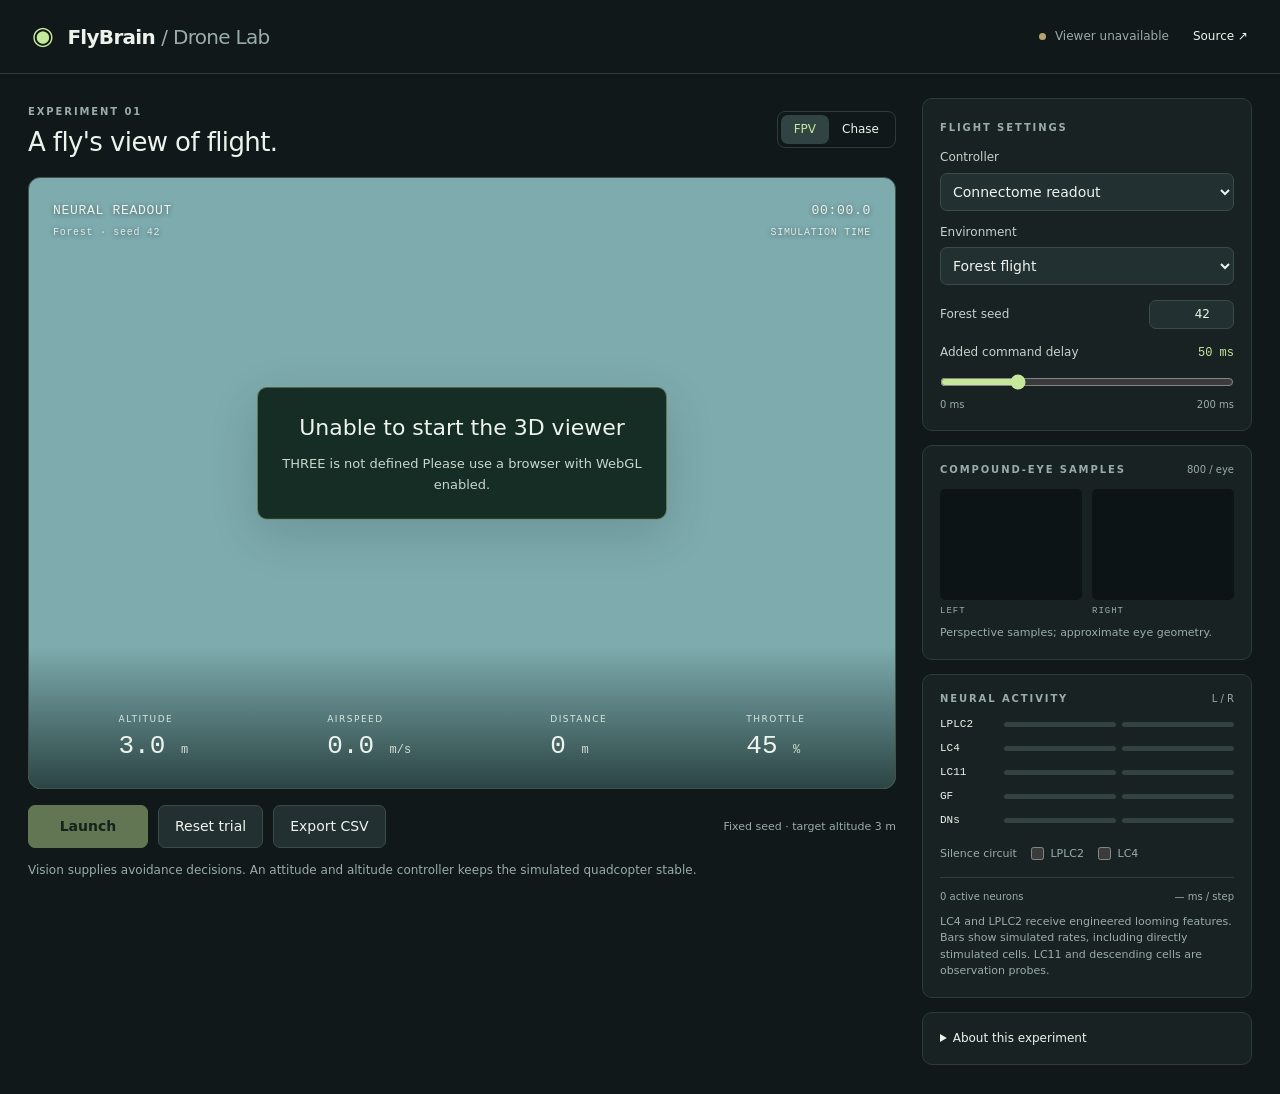
==== experiments/drone/index.html @ 84441b8b "Add browser drone lab with typed neural readouts and Pages workflow" ====
<!doctype html>
<html lang="en">
<head>
<meta charset="utf-8"><meta name="viewport" content="width=device-width,initial-scale=1">
<meta name="theme-color" content="#101b1c">
<title>FlyBrain · Drone Lab</title>
<link rel="stylesheet" href="style.css">
</head>
<body>
<header>
  <a class="brand" href="../../"><span class="mark" aria-hidden="true">◉</span> FlyBrain <span>/ Drone Lab</span></a>
  <div class="status"><span id="status-dot"></span><span id="status">Loading neural model…</span></div>
  <a class="source" href="https://github.com/bquast/flybrain">Source ↗</a>
</header>
<main>
<section class="flight">
  <div class="toolbar">
    <div><span class="eyebrow">EXPERIMENT 01</span><h1>A fly's view of flight.</h1></div>
    <div class="views" role="group" aria-label="Camera view">
      <button id="fpv" class="selected" aria-pressed="true">FPV</button>
      <button id="chase" aria-pressed="false">Chase</button>
    </div>
  </div>
  <div id="viewport">
    <div class="corner top-left"><span id="mode-label">NEURAL READOUT</span><small id="scenario-label">Forest · seed 42</small></div>
    <div class="corner top-right"><span id="clock">00:00.0</span><small id="factor">SIMULATION TIME</small></div>
    <div class="reticle" aria-hidden="true"><i></i><b></b></div>
    <div id="message"><strong>Ready for takeoff</strong><span>The neural model is loading. You can try the vision baseline while it loads.</span></div>
    <div class="instruments">
      <div><small>ALTITUDE</small><strong id="altitude">3.0 <em>m</em></strong></div>
      <div><small>AIRSPEED</small><strong id="speed">0.0 <em>m/s</em></strong></div>
      <div><small>DISTANCE</small><strong id="distance">0 <em>m</em></strong></div>
      <div><small>THROTTLE</small><strong id="throttle">45 <em>%</em></strong></div>
    </div>
  </div>
  <div class="flight-actions">
    <button id="start" class="primary" disabled>Launch</button>
    <button id="reset">Reset trial</button>
    <button id="export">Export CSV</button>
    <span id="trial-info">Fixed seed · target altitude 3 m</span>
  </div>
  <div class="note">Vision supplies avoidance decisions. An attitude and altitude controller keeps the simulated quadcopter stable.</div>
</section>
<aside>
  <section class="panel">
    <span class="eyebrow">FLIGHT SETTINGS</span>
    <label for="controller">Controller</label>
    <select id="controller"><option value="neural">Connectome readout</option><option value="vision">Direct vision baseline</option></select>
    <label for="scenario">Environment</label>
    <select id="scenario"><option value="forest">Forest flight</option><option value="loom">Expanding-object bench</option><option value="dimming">Uniform-dimming bench</option></select>
    <div class="setting-row"><label for="seed">Forest seed</label><input id="seed" type="number" min="0" max="4294967295" value="42"></div>
    <div class="setting-row"><label for="latency">Added command delay</label><output id="latency-value" for="latency">50 ms</output></div>
    <input id="latency" type="range" min="0" max="200" step="10" value="50">
    <div class="range-ends"><span>0 ms</span><span>200 ms</span></div>
  </section>
  <section class="panel">
    <div class="section-title"><span class="eyebrow">COMPOUND-EYE SAMPLES</span><span>800 / eye</span></div>
    <div class="eyes"><figure><canvas id="left-eye" width="256" height="200" aria-label="Left retinal samples"></canvas><figcaption>LEFT</figcaption></figure><figure><canvas id="right-eye" width="256" height="200" aria-label="Right retinal samples"></canvas><figcaption>RIGHT</figcaption></figure></div>
    <p class="small">Perspective samples; approximate eye geometry.</p>
  </section>
  <section class="panel activity">
    <div class="section-title"><span class="eyebrow">NEURAL ACTIVITY</span><span>L / R</span></div>
    <div id="probes"></div>
    <div class="silence"><span>Silence circuit</span><label><input id="mute-lplc2" type="checkbox"> LPLC2</label><label><input id="mute-lc4" type="checkbox"> LC4</label></div>
    <div class="stats"><span id="active-count">0 active neurons</span><span id="compute-time">— ms / step</span></div>
    <p class="small">LC4 and LPLC2 receive engineered looming features. Bars show simulated rates, including directly stimulated cells. LC11 and descending cells are observation probes.</p>
  </section>
  <details class="panel"><summary>About this experiment</summary>
    <p>FlyWire v783 supplies the brain's connections. A bounded rate model propagates activity through that graph. A hand-tuned adapter converts bilateral LPLC2/LC4 activity to steering and speed; it has not been trained.</p>
    <p>The ventral nerve cord is not included. Soma-side labels are a coarse routing assumption, not measured visual receptive fields. The expanding-object and dimming benches hold the drone still and feed synthetic retinal frames.</p>
    <p>The delay slider adds simulation-time command latency. Measured compute time and simulation speed are shown separately. Setting changes restart the trial for comparison.</p>
    <a href="README.md">Methods and sources ↗</a>
  </details>
</aside>
</main>
<script src="../../js/vendor/three.min.js"></script>
<script src="core.js"></script>
<script src="app.js"></script>
</body></html>
---- experiments/drone/style.css ----
:root{color-scheme:dark;--bg:#101819;--panel:#182223;--line:#2c3b3c;--text:#edf3ec;--muted:#99aca8;--accent:#c5e899;--cyan:#75cfd1}*{box-sizing:border-box}body{margin:0;background:var(--bg);color:var(--text);font:14px/1.45 system-ui,-apple-system,BlinkMacSystemFont,"Segoe UI",sans-serif}a{color:inherit;text-decoration:none}button,input,select{font:inherit}button,select,input[type=number]{background:#223031;color:var(--text);border:1px solid #3b4b49;border-radius:7px}button{padding:10px 16px;cursor:pointer}button:hover{background:#324342}button:disabled{opacity:.45;cursor:wait}button:focus-visible,a:focus-visible,input:focus-visible,select:focus-visible{outline:2px solid var(--accent);outline-offset:3px}header{height:74px;padding:0 32px;display:flex;align-items:center;gap:24px;border-bottom:1px solid var(--line)}.brand{font-size:20px;font-weight:650;letter-spacing:-.7px}.brand>span:last-child{font-weight:400;color:var(--muted)}.mark{color:var(--accent);font-size:25px;margin-right:8px}.status{margin-left:auto;display:flex;align-items:center;gap:9px;color:var(--muted);font-size:12px}#status-dot{width:7px;height:7px;background:#b6a271;border-radius:50%}.source{font-size:12px}main{max-width:1800px;margin:auto;padding:24px 28px;display:grid;grid-template-columns:minmax(0,1fr) 330px;gap:26px}.toolbar{display:flex;align-items:center;justify-content:space-between;padding:2px 0 19px}.eyebrow{font-size:10px;letter-spacing:1.9px;font-weight:700;color:var(--muted)}h1{font-size:26px;line-height:1.2;font-weight:500;letter-spacing:-.6px;margin:7px 0 0}.views{display:flex;border:1px solid var(--line);border-radius:8px;padding:3px}.views button{font-size:12px;padding:6px 13px;background:none;border:0}.views .selected{background:#314343;color:var(--accent)}#viewport{height:min(68vh,810px);min-height:410px;position:relative;border:1px solid #40534a;border-radius:12px;overflow:hidden;background:#7dabae}#viewport>canvas{display:block;width:100%;height:100%}.corner{position:absolute;z-index:2;top:24px;text-shadow:0 1px 5px #0007;font-family:ui-monospace,SFMono-Regular,monospace;letter-spacing:.7px}.corner span{display:block;font-size:13px}.corner small{display:block;font-size:10px;margin-top:5px;color:#ecf4eee0}.top-left{left:24px}.top-right{right:24px;text-align:right}.reticle{position:absolute;z-index:2;left:50%;top:50%;width:32px;height:24px;transform:translate(-50%,-50%);opacity:.7;pointer-events:none}.reticle i,.reticle b{position:absolute;background:#fff;box-shadow:0 0 3px #0008}.reticle i{width:30px;height:1px;top:12px}.reticle b{height:15px;width:1px;left:15px;top:5px}.instruments{position:absolute;z-index:2;bottom:0;left:0;right:0;display:flex;justify-content:space-around;padding:60px 20px 22px;background:linear-gradient(transparent,#071714b0);pointer-events:none}.instruments small{font-size:9px;letter-spacing:1.5px;color:#dae7de}.instruments strong{display:block;font:26px/1.5 ui-monospace,SFMono-Regular,monospace;font-weight:450}.instruments em{font-size:12px;font-style:normal;color:#d0ddd3}#message{position:absolute;z-index:3;top:45%;left:50%;transform:translate(-50%,-50%);width:min(85%,410px);background:#0d2019e8;padding:24px;border:1px solid #c2dd9b70;border-radius:10px;text-align:center;box-shadow:0 15px 50px #0002}#message strong{display:block;font-size:22px;font-weight:500;margin-bottom:9px}#message span{color:#c9d6cc;font-size:13px}.flight-actions{display:flex;gap:10px;margin-top:16px;align-items:center}.primary{background:var(--accent);color:#1c2f1c;border-color:var(--accent);min-width:120px;font-weight:600}.primary:hover{background:#d6f4af}.flight-actions>span{margin-left:auto;color:var(--muted);font-size:11px}.note{margin-top:14px;color:var(--muted);font-size:12px;max-width:720px}aside{display:flex;flex-direction:column;gap:14px}.panel{background:var(--panel);border:1px solid var(--line);border-radius:10px;padding:17px}.panel>label{display:block;margin:13px 0 6px;font-size:12px;color:#c4d2ca}select{width:100%;padding:9px 8px;cursor:pointer}.setting-row{display:flex;justify-content:space-between;align-items:center;margin-top:15px;font-size:12px}.setting-row label{color:#c4d2ca}.setting-row input{width:85px;padding:5px 8px;text-align:right}output{font:12px ui-monospace,monospace;color:var(--accent)}input[type=range]{width:100%;margin:12px 0 0;accent-color:var(--accent);cursor:pointer}.range-ends{display:flex;justify-content:space-between;font-size:10px;color:var(--muted);margin-top:3px}.section-title{display:flex;justify-content:space-between;align-items:center}.section-title>span:last-child:not(.eyebrow){font-size:10px;color:var(--muted)}.eyes{display:grid;grid-template-columns:1fr 1fr;gap:10px;margin-top:12px}figure{margin:0}figure canvas{display:block;width:100%;border-radius:5px;background:#0c1416}figcaption{font:9px ui-monospace,monospace;letter-spacing:1px;margin-top:6px;color:var(--muted)}.small{font-size:11px;color:var(--muted);margin:9px 0 0;line-height:1.5}.probe{display:grid;grid-template-columns:58px 1fr 1fr;gap:6px;align-items:center;margin-top:12px}.probe>span{font:11px ui-monospace,monospace}.meter{height:5px;border-radius:3px;background:#33423f;overflow:hidden}.meter>i{height:100%;display:block;min-width:0;background:var(--accent);width:0;transition:width .08s linear}.meter:last-child>i{background:var(--cyan)}.silence{display:flex;gap:10px;align-items:center;font-size:11px;margin-top:18px;color:var(--muted)}.silence label{white-space:nowrap}.silence input{accent-color:var(--accent);vertical-align:middle}.stats{border-top:1px solid var(--line);padding-top:12px;margin-top:14px;display:flex;justify-content:space-between;font-size:10px;color:var(--muted)}details{font-size:12px;color:var(--muted)}summary{color:var(--text);cursor:pointer}details a{color:var(--accent)}@media(min-width:1450px){main{grid-template-columns:minmax(0,1fr) 355px}}@media(max-width:1000px){main{grid-template-columns:minmax(0,1fr) 290px;padding:18px;gap:18px}header{padding:0 20px}.flight-actions>span{display:none}#viewport{min-height:420px}h1{font-size:22px}}@media(max-width:760px){header{height:64px;flex-wrap:wrap;gap:6px;padding:10px 16px}.brand{font-size:17px}.status{font-size:10px;max-width:50%}.source{display:none}main{display:block;padding:16px}aside{display:grid;grid-template-columns:1fr 1fr;margin-top:22px;gap:12px}.panel{padding:14px}.activity,details{grid-column:1/-1}#viewport{height:58vh;min-height:370px}.instruments strong{font-size:21px}.corner{top:18px}.top-left{left:18px}.top-right{right:18px}.toolbar{padding-bottom:15px}}@media(max-width:470px){aside{grid-template-columns:1fr}.activity,details{grid-column:auto}h1{font-size:21px}.brand>span:last-child{display:none}.flight-actions button{padding:10px 12px}.instruments{padding-left:8px;padding-right:8px}.corner span{font-size:11px}}
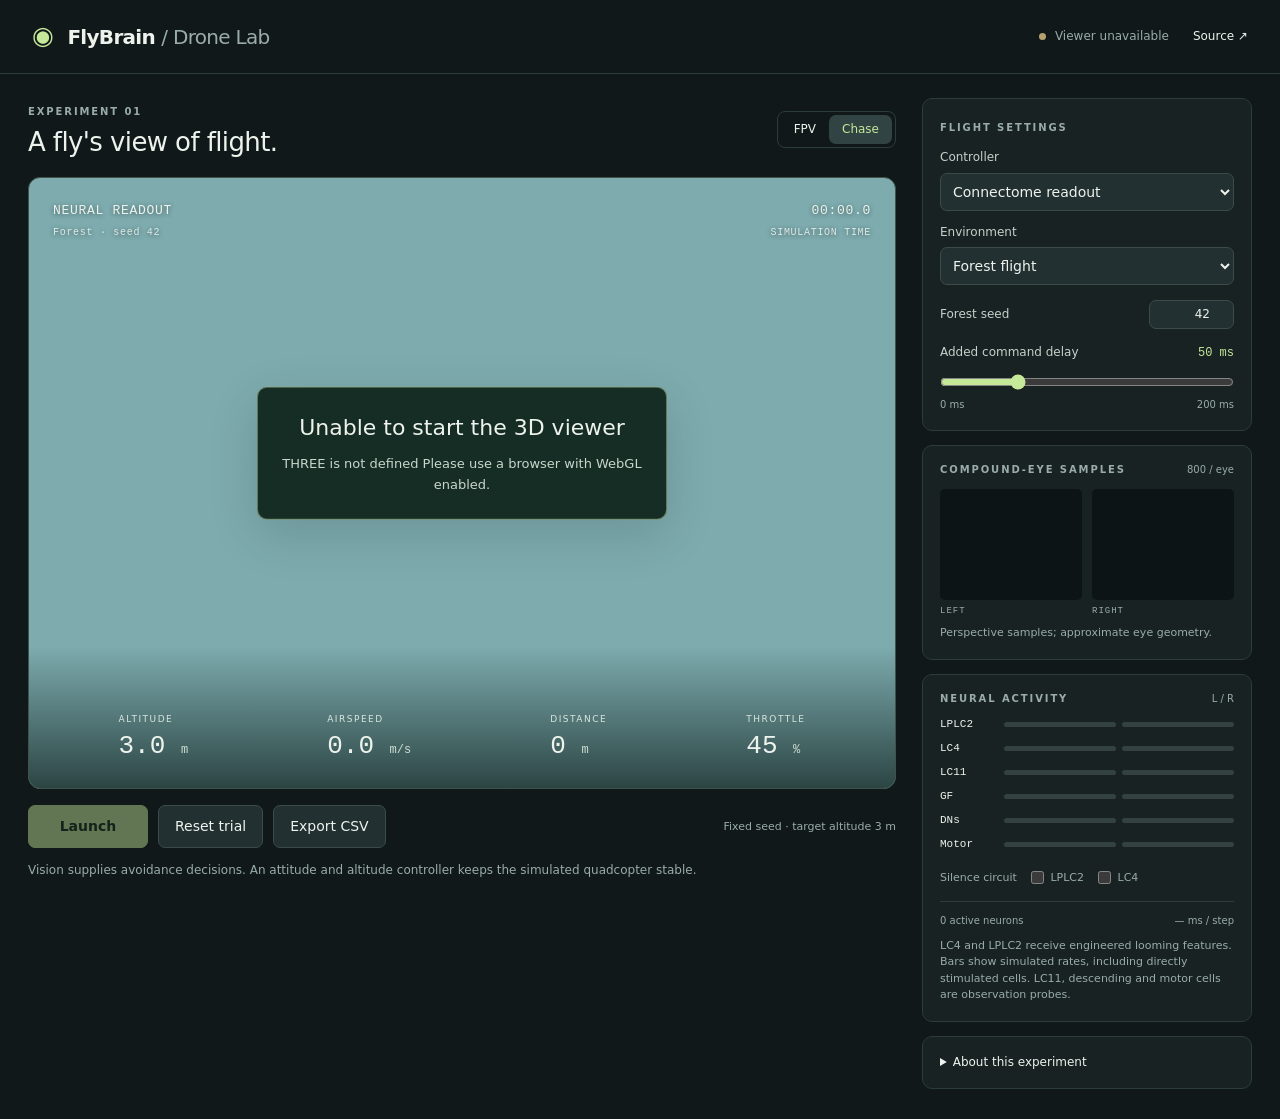
==== commit 40a85560: "Use MaleCNS across FlyBrain experiments and default to Chase view" ====
--- a/experiments/drone/index.html
+++ b/experiments/drone/index.html
@@ -17,8 +17,8 @@
   <div class="toolbar">
     <div><span class="eyebrow">EXPERIMENT 01</span><h1>A fly's view of flight.</h1></div>
     <div class="views" role="group" aria-label="Camera view">
-      <button id="fpv" class="selected" aria-pressed="true">FPV</button>
-      <button id="chase" aria-pressed="false">Chase</button>
+      <button id="fpv" aria-pressed="false">FPV</button>
+      <button id="chase" class="selected" aria-pressed="true">Chase</button>
     </div>
   </div>
   <div id="viewport">
@@ -63,11 +63,11 @@
     <div id="probes"></div>
     <div class="silence"><span>Silence circuit</span><label><input id="mute-lplc2" type="checkbox"> LPLC2</label><label><input id="mute-lc4" type="checkbox"> LC4</label></div>
     <div class="stats"><span id="active-count">0 active neurons</span><span id="compute-time">— ms / step</span></div>
-    <p class="small">LC4 and LPLC2 receive engineered looming features. Bars show simulated rates, including directly stimulated cells. LC11 and descending cells are observation probes.</p>
+    <p class="small">LC4 and LPLC2 receive engineered looming features. Bars show simulated rates, including directly stimulated cells. LC11, descending and motor cells are observation probes.</p>
   </section>
   <details class="panel"><summary>About this experiment</summary>
-    <p>FlyWire v783 supplies the brain's connections. A bounded rate model propagates activity through that graph. A hand-tuned adapter converts bilateral LPLC2/LC4 activity to steering and speed; it has not been trained.</p>
-    <p>The ventral nerve cord is not included. Soma-side labels are a coarse routing assumption, not measured visual receptive fields. The expanding-object and dimming benches hold the drone still and feed synthetic retinal frames.</p>
+    <p><a href="https://male-cns.janelia.org/">MaleCNS v1.0</a> supplies connections across the brain, optic lobes and ventral nerve cord. A bounded rate model propagates activity through that graph. A hand-tuned adapter converts bilateral LPLC2/LC4 activity to steering and speed; it has not been trained.</p>
+    <p>The nerve cord's circuits are simulated; descending and motor activity is monitored. Steering still reads LPLC2/LC4. Soma-side labels (nerve-entry side for sensory cells without a soma label) are a coarse routing assumption, not measured visual receptive fields. The stimulus benches hold the drone still.</p>
     <p>The delay slider adds simulation-time command latency. Measured compute time and simulation speed are shown separately. Setting changes restart the trial for comparison.</p>
     <a href="README.md">Methods and sources ↗</a>
   </details>
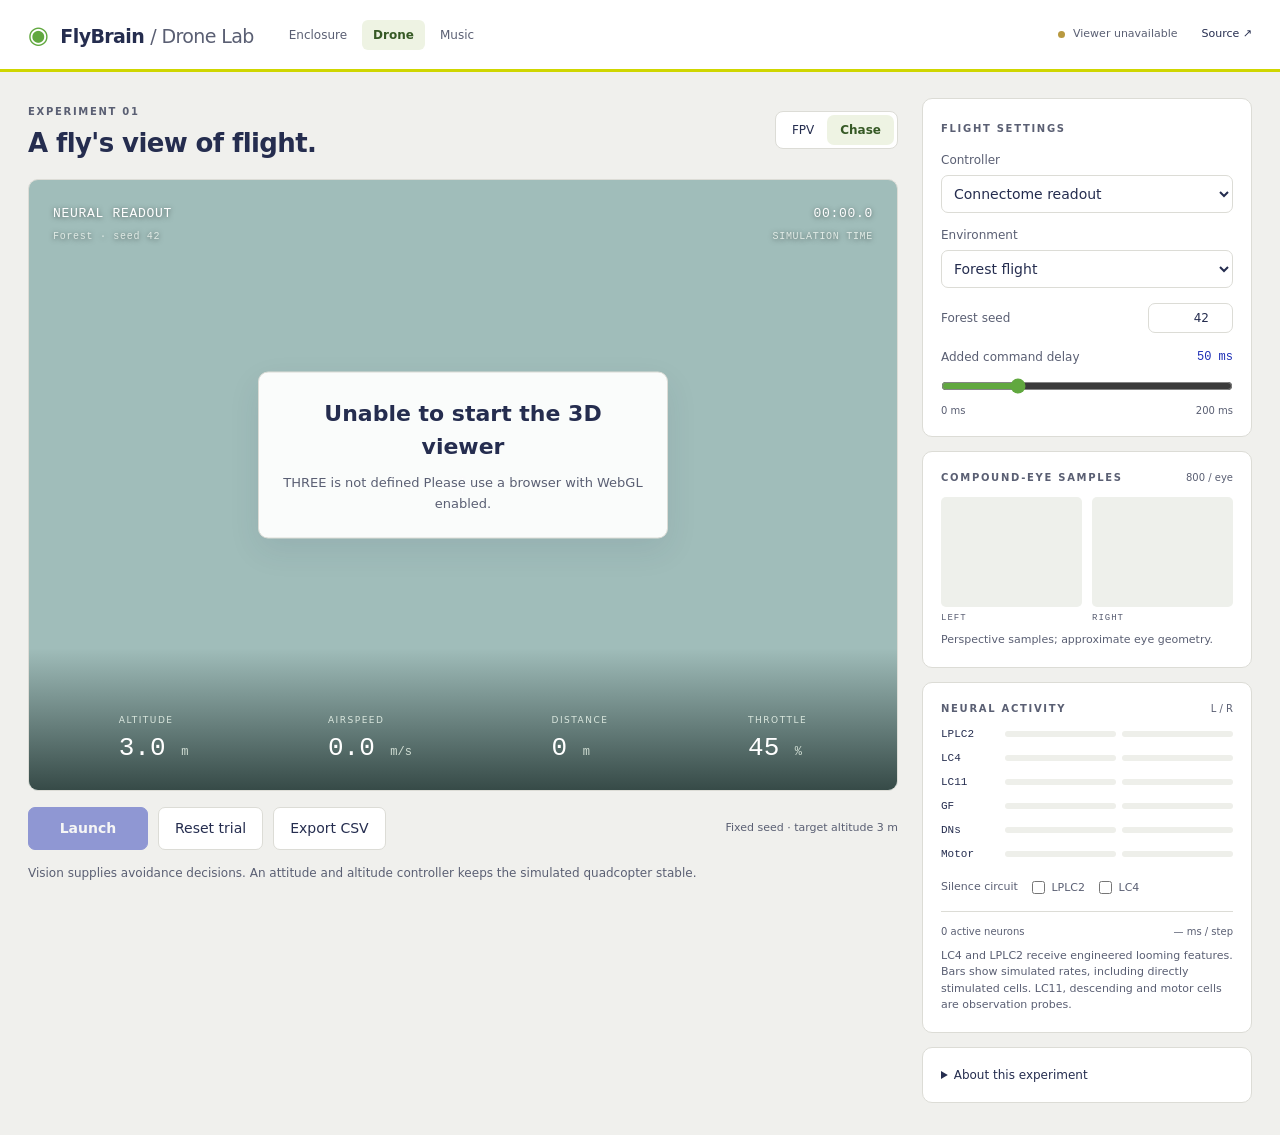
==== commit eee2dc9e: "Add auditory Music Lab and unify experiments with the enclosure's light theme" ====
--- a/experiments/drone/index.html
+++ b/experiments/drone/index.html
@@ -2,13 +2,15 @@
 <html lang="en">
 <head>
 <meta charset="utf-8"><meta name="viewport" content="width=device-width,initial-scale=1">
-<meta name="theme-color" content="#101b1c">
+<meta name="theme-color" content="#ffffff">
 <title>FlyBrain · Drone Lab</title>
+<link rel="stylesheet" href="../lab.css">
 <link rel="stylesheet" href="style.css">
 </head>
 <body>
 <header>
   <a class="brand" href="../../"><span class="mark" aria-hidden="true">◉</span> FlyBrain <span>/ Drone Lab</span></a>
+  <nav class="lab-nav" aria-label="Experiments"><a href="../../">Enclosure</a><a href="./" aria-current="page">Drone</a><a href="../music/">Music</a></nav>
   <div class="status"><span id="status-dot"></span><span id="status">Loading neural model…</span></div>
   <a class="source" href="https://github.com/bquast/flybrain">Source ↗</a>
 </header>
--- a/experiments/lab.css
+++ b/experiments/lab.css
@@ -0,0 +1,74 @@
+/* Shared laboratory shell, using the enclosure's Kainos palette. */
+:root {
+  color-scheme: light;
+  --bg: #f0f0ed; --panel: #fff; --line: #dcdcd6;
+  --text: #252d4f; --muted: #5a5f73; --accent: #1b2db5;
+  --green: #61a83f; --lime: #cfd600; --cyan: #328079;
+  --sensory: #3b82f6; --central: #8b5cf6; --motor: #e66a47;
+}
+* { box-sizing: border-box; }
+body { margin: 0; background: var(--bg); color: var(--text); font: 14px/1.5 system-ui,-apple-system,BlinkMacSystemFont,"Segoe UI",sans-serif; }
+a { color: inherit; text-decoration: none; }
+button,input,select { font: inherit; }
+button,select,input[type=number] { background: #fff; color: var(--text); border: 1px solid var(--line); border-radius: 7px; }
+button { padding: 10px 16px; cursor: pointer; }
+button:hover { background: #f6f6f2; border-color: #afb2a5; }
+button:disabled { opacity: .45; cursor: default; }
+button:focus-visible,a:focus-visible,input:focus-visible,select:focus-visible,summary:focus-visible { outline: 2px solid var(--accent); outline-offset: 3px; }
+body>header { min-height: 72px; padding: 12px 28px; display: flex; align-items: center; gap: 24px; border-bottom: 3px solid var(--lime); background: #fff; }
+.brand { font-size: 19px; font-weight: 650; letter-spacing: -.6px; white-space: nowrap; }
+.brand>span:last-child { font-weight: 400; color: var(--muted); }
+.mark { color: var(--green); font-size: 24px; margin-right: 6px; }
+.lab-nav { display: flex; gap: 4px; }
+.lab-nav a { padding: 6px 11px; border-radius: 6px; color: var(--muted); font-size: 12px; }
+.lab-nav a:hover { background: #f6f6f2; }
+.lab-nav a[aria-current=page] { background: #eef3e3; color: #365925; font-weight: 650; }
+.status { margin-left: auto; display: flex; align-items: center; gap: 8px; color: var(--muted); font-size: 11px; }
+#status-dot { width: 7px; height: 7px; background: #b89940; border-radius: 50%; flex-shrink: 0; }
+.source { font-size: 11px; white-space: nowrap; }
+main { max-width: 1800px; margin: auto; padding: 26px 28px; display: grid; grid-template-columns: minmax(0,1fr) 330px; gap: 24px; }
+main>section,aside { min-width: 0; }
+.toolbar { display: flex; align-items: center; justify-content: space-between; gap: 15px; padding: 2px 0 20px; }
+.eyebrow { font-size: 10px; letter-spacing: 1.7px; font-weight: 700; color: var(--muted); }
+h1 { font-size: 26px; line-height: 1.2; font-weight: 550; letter-spacing: -.6px; margin: 7px 0 0; }
+.views { display: flex; border: 1px solid var(--line); border-radius: 8px; padding: 3px; background: #fff; }
+.views button { font-size: 12px; padding: 6px 13px; background: none; border: 0; }
+.views .selected { background: #eef3e3; color: #365925; font-weight: 600; }
+.primary { background: var(--accent); color: #fff; border-color: var(--accent); min-width: 120px; font-weight: 600; }
+.primary:hover { background: #3947d1; border-color: #3947d1; }
+.flight-actions { display: flex; gap: 10px; margin-top: 16px; align-items: center; flex-wrap: wrap; }
+.flight-actions>span { margin-left: auto; color: var(--muted); font-size: 11px; }
+.note { margin-top: 14px; color: var(--muted); font-size: 12px; max-width: 850px; }
+aside { display: flex; flex-direction: column; gap: 14px; }
+.panel { background: var(--panel); border: 1px solid var(--line); border-radius: 10px; padding: 18px; }
+.panel>label { display: block; margin: 13px 0 6px; font-size: 12px; color: var(--muted); }
+select { width: 100%; padding: 9px 8px; cursor: pointer; text-overflow: ellipsis; }
+.setting-row { display: flex; justify-content: space-between; align-items: center; gap: 12px; margin-top: 15px; font-size: 12px; }
+.setting-row label { color: var(--muted); }
+.setting-row input[type=number] { width: 85px; padding: 5px 8px; text-align: right; }
+output { font: 12px ui-monospace,monospace; color: var(--accent); }
+input[type=range] { width: 100%; margin: 12px 0 0; accent-color: var(--green); cursor: pointer; }
+input[type=checkbox] { accent-color: var(--accent); }
+.range-ends { display: flex; justify-content: space-between; font-size: 10px; color: var(--muted); margin-top: 3px; }
+.section-title { display: flex; justify-content: space-between; align-items: center; gap: 8px; }
+.section-title>span:last-child:not(.eyebrow) { font-size: 10px; color: var(--muted); }
+figure { margin: 0; }
+figcaption { font: 9px ui-monospace,monospace; letter-spacing: 1px; margin-top: 6px; color: var(--muted); }
+.small { font-size: 11px; color: var(--muted); margin: 9px 0 0; line-height: 1.5; }
+.probe { display: grid; grid-template-columns: 58px 1fr 1fr; gap: 6px; align-items: center; margin-top: 12px; }
+.probe>span { font: 11px ui-monospace,monospace; }
+.meter { height: 6px; border-radius: 3px; background: #eeefea; overflow: hidden; }
+.meter>i { height: 100%; display: block; background: var(--sensory); width: 0; transition: width .08s linear; }
+.meter:last-child>i { background: var(--cyan); }
+.silence { display: flex; gap: 10px; align-items: center; font-size: 11px; margin-top: 18px; color: var(--muted); }
+.silence label { white-space: nowrap; }
+.silence input { vertical-align: middle; }
+.stats { border-top: 1px solid var(--line); padding-top: 12px; margin-top: 14px; display: flex; justify-content: space-between; gap: 8px; font-size: 10px; color: var(--muted); }
+details { font-size: 12px; color: var(--muted); }
+summary { color: var(--text); cursor: pointer; }
+details a,.note a { color: var(--accent); text-decoration: underline; }
+[hidden] { display: none !important; }
+@media(min-width:1450px) { main { grid-template-columns: minmax(0,1fr) 355px; } }
+@media(max-width:1100px) { body>header { gap: 14px; padding: 12px 20px; flex-wrap: wrap; } .source { display: none; } .status { font-size: 10px; } main { grid-template-columns: minmax(0,1fr) 290px; padding: 20px; gap: 18px; } .flight-actions>span { display: none; } h1 { font-size: 23px; } }
+@media(max-width:760px) { body>header { gap: 8px 16px; padding: 10px 16px; } .brand { font-size: 17px; } .status { width: 100%; margin-left: 0; } .lab-nav { margin-left: auto; } .lab-nav a { padding: 5px 8px; } main { display: block; padding: 16px; } aside { display: grid; grid-template-columns: 1fr 1fr; margin-top: 22px; gap: 12px; } .panel { padding: 15px; } .activity,details { grid-column: 1/-1; } .toolbar { padding-bottom: 16px; } }
+@media(max-width:470px) { aside { grid-template-columns: 1fr; } .activity,details { grid-column: auto; } h1 { font-size: 21px; } .brand>span:last-child { display: none; } .flight-actions button { padding: 10px 12px; } }
--- a/experiments/drone/style.css
+++ b/experiments/drone/style.css
@@ -1 +1,23 @@
-:root{color-scheme:dark;--bg:#101819;--panel:#182223;--line:#2c3b3c;--text:#edf3ec;--muted:#99aca8;--accent:#c5e899;--cyan:#75cfd1}*{box-sizing:border-box}body{margin:0;background:var(--bg);color:var(--text);font:14px/1.45 system-ui,-apple-system,BlinkMacSystemFont,"Segoe UI",sans-serif}a{color:inherit;text-decoration:none}button,input,select{font:inherit}button,select,input[type=number]{background:#223031;color:var(--text);border:1px solid #3b4b49;border-radius:7px}button{padding:10px 16px;cursor:pointer}button:hover{background:#324342}button:disabled{opacity:.45;cursor:wait}button:focus-visible,a:focus-visible,input:focus-visible,select:focus-visible{outline:2px solid var(--accent);outline-offset:3px}header{height:74px;padding:0 32px;display:flex;align-items:center;gap:24px;border-bottom:1px solid var(--line)}.brand{font-size:20px;font-weight:650;letter-spacing:-.7px}.brand>span:last-child{font-weight:400;color:var(--muted)}.mark{color:var(--accent);font-size:25px;margin-right:8px}.status{margin-left:auto;display:flex;align-items:center;gap:9px;color:var(--muted);font-size:12px}#status-dot{width:7px;height:7px;background:#b6a271;border-radius:50%}.source{font-size:12px}main{max-width:1800px;margin:auto;padding:24px 28px;display:grid;grid-template-columns:minmax(0,1fr) 330px;gap:26px}.toolbar{display:flex;align-items:center;justify-content:space-between;padding:2px 0 19px}.eyebrow{font-size:10px;letter-spacing:1.9px;font-weight:700;color:var(--muted)}h1{font-size:26px;line-height:1.2;font-weight:500;letter-spacing:-.6px;margin:7px 0 0}.views{display:flex;border:1px solid var(--line);border-radius:8px;padding:3px}.views button{font-size:12px;padding:6px 13px;background:none;border:0}.views .selected{background:#314343;color:var(--accent)}#viewport{height:min(68vh,810px);min-height:410px;position:relative;border:1px solid #40534a;border-radius:12px;overflow:hidden;background:#7dabae}#viewport>canvas{display:block;width:100%;height:100%}.corner{position:absolute;z-index:2;top:24px;text-shadow:0 1px 5px #0007;font-family:ui-monospace,SFMono-Regular,monospace;letter-spacing:.7px}.corner span{display:block;font-size:13px}.corner small{display:block;font-size:10px;margin-top:5px;color:#ecf4eee0}.top-left{left:24px}.top-right{right:24px;text-align:right}.reticle{position:absolute;z-index:2;left:50%;top:50%;width:32px;height:24px;transform:translate(-50%,-50%);opacity:.7;pointer-events:none}.reticle i,.reticle b{position:absolute;background:#fff;box-shadow:0 0 3px #0008}.reticle i{width:30px;height:1px;top:12px}.reticle b{height:15px;width:1px;left:15px;top:5px}.instruments{position:absolute;z-index:2;bottom:0;left:0;right:0;display:flex;justify-content:space-around;padding:60px 20px 22px;background:linear-gradient(transparent,#071714b0);pointer-events:none}.instruments small{font-size:9px;letter-spacing:1.5px;color:#dae7de}.instruments strong{display:block;font:26px/1.5 ui-monospace,SFMono-Regular,monospace;font-weight:450}.instruments em{font-size:12px;font-style:normal;color:#d0ddd3}#message{position:absolute;z-index:3;top:45%;left:50%;transform:translate(-50%,-50%);width:min(85%,410px);background:#0d2019e8;padding:24px;border:1px solid #c2dd9b70;border-radius:10px;text-align:center;box-shadow:0 15px 50px #0002}#message strong{display:block;font-size:22px;font-weight:500;margin-bottom:9px}#message span{color:#c9d6cc;font-size:13px}.flight-actions{display:flex;gap:10px;margin-top:16px;align-items:center}.primary{background:var(--accent);color:#1c2f1c;border-color:var(--accent);min-width:120px;font-weight:600}.primary:hover{background:#d6f4af}.flight-actions>span{margin-left:auto;color:var(--muted);font-size:11px}.note{margin-top:14px;color:var(--muted);font-size:12px;max-width:720px}aside{display:flex;flex-direction:column;gap:14px}.panel{background:var(--panel);border:1px solid var(--line);border-radius:10px;padding:17px}.panel>label{display:block;margin:13px 0 6px;font-size:12px;color:#c4d2ca}select{width:100%;padding:9px 8px;cursor:pointer}.setting-row{display:flex;justify-content:space-between;align-items:center;margin-top:15px;font-size:12px}.setting-row label{color:#c4d2ca}.setting-row input{width:85px;padding:5px 8px;text-align:right}output{font:12px ui-monospace,monospace;color:var(--accent)}input[type=range]{width:100%;margin:12px 0 0;accent-color:var(--accent);cursor:pointer}.range-ends{display:flex;justify-content:space-between;font-size:10px;color:var(--muted);margin-top:3px}.section-title{display:flex;justify-content:space-between;align-items:center}.section-title>span:last-child:not(.eyebrow){font-size:10px;color:var(--muted)}.eyes{display:grid;grid-template-columns:1fr 1fr;gap:10px;margin-top:12px}figure{margin:0}figure canvas{display:block;width:100%;border-radius:5px;background:#0c1416}figcaption{font:9px ui-monospace,monospace;letter-spacing:1px;margin-top:6px;color:var(--muted)}.small{font-size:11px;color:var(--muted);margin:9px 0 0;line-height:1.5}.probe{display:grid;grid-template-columns:58px 1fr 1fr;gap:6px;align-items:center;margin-top:12px}.probe>span{font:11px ui-monospace,monospace}.meter{height:5px;border-radius:3px;background:#33423f;overflow:hidden}.meter>i{height:100%;display:block;min-width:0;background:var(--accent);width:0;transition:width .08s linear}.meter:last-child>i{background:var(--cyan)}.silence{display:flex;gap:10px;align-items:center;font-size:11px;margin-top:18px;color:var(--muted)}.silence label{white-space:nowrap}.silence input{accent-color:var(--accent);vertical-align:middle}.stats{border-top:1px solid var(--line);padding-top:12px;margin-top:14px;display:flex;justify-content:space-between;font-size:10px;color:var(--muted)}details{font-size:12px;color:var(--muted)}summary{color:var(--text);cursor:pointer}details a{color:var(--accent)}@media(min-width:1450px){main{grid-template-columns:minmax(0,1fr) 355px}}@media(max-width:1000px){main{grid-template-columns:minmax(0,1fr) 290px;padding:18px;gap:18px}header{padding:0 20px}.flight-actions>span{display:none}#viewport{min-height:420px}h1{font-size:22px}}@media(max-width:760px){header{height:64px;flex-wrap:wrap;gap:6px;padding:10px 16px}.brand{font-size:17px}.status{font-size:10px;max-width:50%}.source{display:none}main{display:block;padding:16px}aside{display:grid;grid-template-columns:1fr 1fr;margin-top:22px;gap:12px}.panel{padding:14px}.activity,details{grid-column:1/-1}#viewport{height:58vh;min-height:370px}.instruments strong{font-size:21px}.corner{top:18px}.top-left{left:18px}.top-right{right:18px}.toolbar{padding-bottom:15px}}@media(max-width:470px){aside{grid-template-columns:1fr}.activity,details{grid-column:auto}h1{font-size:21px}.brand>span:last-child{display:none}.flight-actions button{padding:10px 12px}.instruments{padding-left:8px;padding-right:8px}.corner span{font-size:11px}}
+/* Flight display. Shared light controls live in ../lab.css. */
+#viewport { height: min(68vh,810px); min-height: 410px; position: relative; border: 1px solid var(--line); border-radius: 10px; overflow: hidden; background: #a0bdba; }
+#viewport>canvas { display: block; width: 100%; height: 100%; }
+.corner { position: absolute; z-index: 2; top: 24px; color: #fff; text-shadow: 0 1px 5px #0008; font-family: ui-monospace,SFMono-Regular,monospace; letter-spacing: .7px; }
+.corner span { display: block; font-size: 13px; }
+.corner small { display: block; font-size: 10px; margin-top: 5px; color: #ecf4eee0; }
+.top-left { left: 24px; }
+.top-right { right: 24px; text-align: right; }
+.reticle { position: absolute; z-index: 2; left: 50%; top: 50%; width: 32px; height: 24px; transform: translate(-50%,-50%); opacity: .7; pointer-events: none; }
+.reticle i,.reticle b { position: absolute; background: #fff; box-shadow: 0 0 3px #0008; }
+.reticle i { width: 30px; height: 1px; top: 12px; }
+.reticle b { height: 15px; width: 1px; left: 15px; top: 5px; }
+.instruments { position: absolute; z-index: 2; bottom: 0; left: 0; right: 0; display: flex; justify-content: space-around; padding: 60px 20px 22px; background: linear-gradient(transparent,#071714b0); color: #fff; pointer-events: none; }
+.instruments small { font-size: 9px; letter-spacing: 1.5px; color: #dae7de; }
+.instruments strong { display: block; font: 26px/1.5 ui-monospace,SFMono-Regular,monospace; font-weight: 450; }
+.instruments em { font-size: 12px; font-style: normal; color: #d0ddd3; }
+#message { position: absolute; z-index: 3; top: 45%; left: 50%; transform: translate(-50%,-50%); width: min(85%,410px); background: #fffffff2; padding: 24px; border: 1px solid var(--line); border-radius: 10px; text-align: center; box-shadow: 0 12px 32px #252d4f16; }
+#message strong { display: block; font-size: 22px; font-weight: 550; margin-bottom: 9px; }
+#message span { color: var(--muted); font-size: 13px; }
+.eyes { display: grid; grid-template-columns: 1fr 1fr; gap: 10px; margin-top: 12px; }
+.eyes canvas { display: block; width: 100%; border-radius: 5px; background: #eef0eb; }
+@media(max-width:760px) { #viewport { height: 58vh; min-height: 370px; } .instruments strong { font-size: 21px; } .corner { top: 18px; } .top-left { left: 18px; } .top-right { right: 18px; } }
+@media(max-width:470px) { .instruments { padding-left: 8px; padding-right: 8px; } .corner span { font-size: 11px; } }
